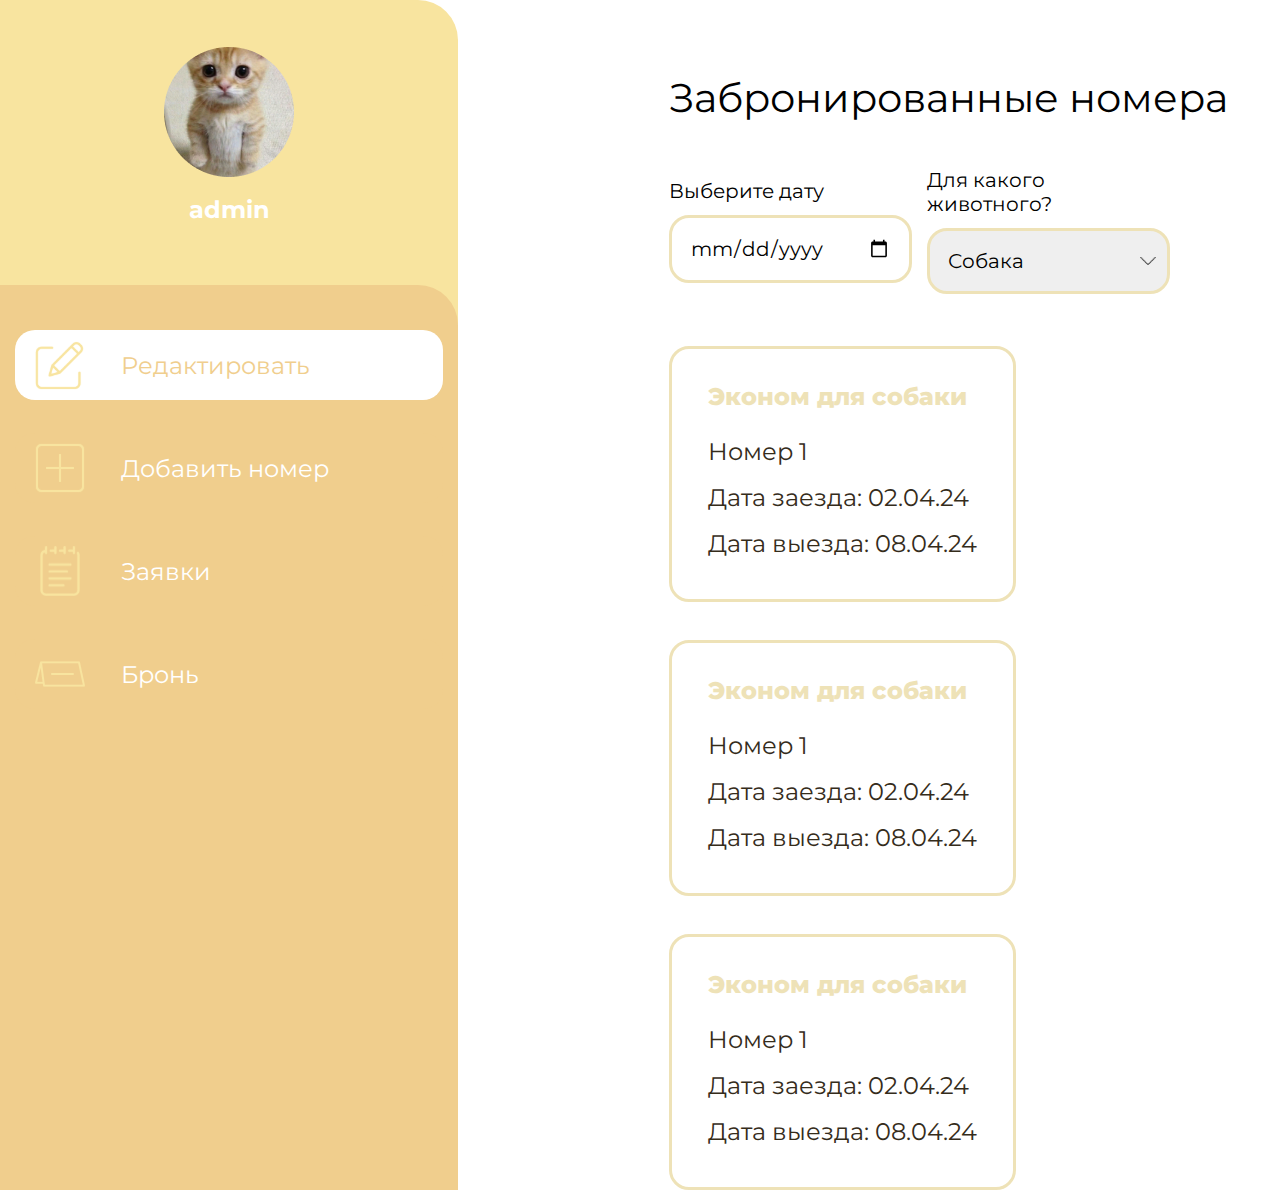
==== admin.html @ 265761cf "add admin panel" ====
<!doctype html>
<html lang="ru">
<head>
    <meta charset="UTF-8">
    <meta name="viewport"
          content="width=device-width, user-scalable=no, initial-scale=1.0, maximum-scale=1.0, minimum-scale=1.0">
    <meta http-equiv="X-UA-Compatible" content="ie=edge">
    <title>Koteika</title>
    <link rel="stylesheet" href="./styles/main.css">
    <link rel="stylesheet" href="./styles/admin.css">
</head>
<body>
<div class="content">
    <div class="sidebar">
        <div class="sidebar-upper">
            <img class="sidebar-upper__image" src="./images/mok/mok.png" alt="image">
            <p class="sidebar-upper__name">admin</p>
        </div>
        <div class="sidebar-down">
            <button class="sidebar-down__button sidebar__active"><img src="./images/common/firstAdmin.svg" alt="icon">Редактировать
            </button>
            <button class="sidebar-down__button"><img src="./images/common/secondAdmin.svg" alt="icon"> Добавить номер
            </button>
            <button class="sidebar-down__button"><img src="./images/common/thirdAdmin.svg" alt="icon">Заявки</button>
            <button class="sidebar-down__button"><img src="./images/common/fourthAdmin.svg" alt="icon">Бронь</button>
        </div>
    </div>
    <div id="number" class="numbers" style="display: none">
        <p class="numbers__title">Добавление номера</p>
        <div class="numbers-name">
            <p>Название:</p>
            <input>
        </div>
        <div class="numbers-content">
            <div class="numbers-left">
                <div class="numbers-left__item">
                    <p>Площадь:</p>
                    <input>
                    <p>м²</p>
                </div>
                <div class="numbers-left__item">
                    <p>Высота:</p>
                    <input>
                    <p>м</p>
                </div>
                <div class="numbers-left__item">
                    <p>Глубина:</p>
                    <input>
                    <p>м</p>
                </div>

                <div class="numbers-left__photo">
                    <p>Добавить фото:</p>

                    <button>
                        <img src="./images/common/secondAdmin.svg" alt="icon">
                    </button>
                </div>
            </div>
            <div class="numbers-right">
                <p class="numbers-right__title">Услуги (выбрать несколько):</p>

                <div class="numbers-right__items">
                    <select class="numbers-right__select">
                        <option value="Вентиляция в номере">
                            Вентиляция в номере
                        </option>
                    </select>
                    <select class="numbers-right__select">
                        <option value="Вентиляция в номере">
                            Свежая питьевая вода
                        </option>
                    </select>
                    <select class="numbers-right__select">
                        <option value="Вентиляция в номере">
                            Пелёнка
                        </option>
                    </select>
                    <select class="numbers-right__select">
                        <option value="Вентиляция в номере">
                            Уборка номера 2 раза в день
                        </option>
                    </select>
                    <select class="numbers-right__select">
                        <option value="Вентиляция в номере">
                            Игрушка
                        </option>
                    </select>
                    <select class="numbers-right__select">
                        <option value="Вентиляция в номере">
                            Древесный наполнитель
                        </option>
                    </select>
                </div>
            </div>
        </div>
        <button class="numbers__button">
            Добавить номер
        </button>
    </div>

    <div id="editor" class="numbers" style="display: none">
        <p class="numbers__title">Редактирование номера</p>
        <div class="numbers-name">
            <p>Название:</p>
            <input value="Комфорт для собак">
        </div>
        <div class="numbers-content">
            <div class="numbers-left">
                <div class="numbers-left__item">
                    <p>Площадь:</p>
                    <input value="2,2">
                    <p>м²</p>
                </div>
                <div class="numbers-left__item">
                    <p>Высота:</p>
                    <input value="1">
                    <p>м</p>
                </div>
                <div class="numbers-left__item">
                    <p>Глубина:</p>
                    <input value="1">
                    <p>м</p>
                </div>

                <div class="numbers-left__photo">
                    <p>Добавить фото:</p>

                    <button style="background-image: url('./images/mok/loadedImage.png'); border:none;">
                        <img src="./images/common/secondAdmin.svg" alt="icon">
                    </button>
                </div>
            </div>
            <div class="numbers-right">
                <p class="numbers-right__title">Услуги (выбрать несколько):</p>

                <div class="numbers-right__items">
                    <select class="numbers-right__select">
                        <option value="Вентиляция в номере">
                            Вентиляция в номере
                        </option>
                    </select>
                    <select class="numbers-right__select">
                        <option value="Вентиляция в номере">
                            Свежая питьевая вода
                        </option>
                    </select>
                    <select class="numbers-right__select">
                        <option value="Вентиляция в номере">
                            Пелёнка
                        </option>
                    </select>
                    <select class="numbers-right__select">
                        <option value="Вентиляция в номере">
                            Уборка номера 2 раза в день
                        </option>
                    </select>
                    <select class="numbers-right__select">
                        <option value="Вентиляция в номере">
                            Игрушка
                        </option>
                    </select>
                    <select class="numbers-right__select">
                        <option value="Вентиляция в номере">
                            Древесный наполнитель
                        </option>
                    </select>
                </div>
            </div>
        </div>
        <div class="numbers-buttons">
            <button class="numbers__button">
                Изменить номер
            </button>
            <button class="numbers__button">
                Удалить номер
            </button>
        </div>
    </div>

    <div id="bid" style="display: none;" class="bid">
        <p class="numbers__title">Заявки</p>

        <div class="bid-list">
            <div class="bid-list__card">
                <p class="bid-list__title">Комфорт для собаки </p>
                <p class="bid-list__number">Номер 1</p>
                <p class="bid-list__other">Дата заезда: 02.04.24</p>
                <p class="bid-list__other">Дата выезда: 08.04.24</p>
                <p class="bid-list__other">Статус: ожидание</p>
                <p class="bid-list__other">Номеров осталось: 2</p>

                <button class="bid-list__accept">Одобрить</button>
                <button class="bid-list__cancel">Отменить</button>
            </div>
            <div class="bid-list__card">
                <p class="bid-list__title">Комфорт для собаки </p>
                <p class="bid-list__number">Номер 1</p>
                <p class="bid-list__other">Дата заезда: 02.04.24</p>
                <p class="bid-list__other">Дата выезда: 08.04.24</p>
                <p class="bid-list__other">Статус: ожидание</p>
                <p class="bid-list__other">Номеров осталось: 2</p>

                <button class="bid-list__accept">Одобрить</button>
                <button class="bid-list__cancel">Отменить</button>
            </div>
            <div class="bid-list__card">
                <p class="bid-list__title">Комфорт для собаки </p>
                <p class="bid-list__number">Номер 1</p>
                <p class="bid-list__other">Дата заезда: 02.04.24</p>
                <p class="bid-list__other">Дата выезда: 08.04.24</p>
                <p class="bid-list__other">Статус: ожидание</p>
                <p class="bid-list__other">Номеров осталось: 2</p>

                <button class="bid-list__accept">Одобрить</button>
                <button class="bid-list__cancel">Отменить</button>
            </div>
        </div>
    </div>

    <div class="reservation">
        <p class="reservation__title">Забронированные номера</p>

        <div class="reservation-setting">
            <div>
                <p class="reservation-setting__title">Выберите дату</p>
                <input class="reservation-setting__input" type="date">
            </div>
            <div>
                <p class="reservation-setting__title">Для какого животного?</p>
                <select class="reservation-setting__select">
                    <option value="Собака">
                        Собака
                    </option>
                </select>
            </div>
        </div>

        <div class="reservation-list">
            <div class="reservation-list__card">
                <p class="reservation-list__title">Эконом для собаки</p>
                <p class="reservation-list__number">Номер 1</p>
                <p class="reservation-list__other">Дата заезда: 02.04.24</p>
                <p class="reservation-list__other">Дата выезда: 08.04.24</p>
            </div>
            <div class="reservation-list__card">
                <p class="reservation-list__title">Эконом для собаки</p>
                <p class="reservation-list__number">Номер 1</p>
                <p class="reservation-list__other">Дата заезда: 02.04.24</p>
                <p class="reservation-list__other">Дата выезда: 08.04.24</p>
            </div>
            <div class="reservation-list__card">
                <p class="reservation-list__title">Эконом для собаки</p>
                <p class="reservation-list__number">Номер 1</p>
                <p class="reservation-list__other">Дата заезда: 02.04.24</p>
                <p class="reservation-list__other">Дата выезда: 08.04.24</p>
            </div>
        </div>
    </div>
</div>
</body>
</html>
---- styles/main.css ----
@font-face {
  font-family: "Montserrat";
  font-style: normal;
  font-weight: 100;
  src: url("../fonts/Montserrat-Thin.ttf");
}
@font-face {
  font-family: "Montserrat";
  font-style: normal;
  font-weight: 200;
  src: url("../fonts/Montserrat-ExtraLight.ttf");
}
@font-face {
  font-family: "Montserrat";
  font-style: normal;
  font-weight: 300;
  src: url("../fonts/Montserrat-Light.ttf");
}
@font-face {
  font-family: "Montserrat";
  font-style: normal;
  font-weight: 400;
  src: url("../fonts/Montserrat-Regular.ttf");
}
@font-face {
  font-family: "Montserrat";
  font-style: normal;
  font-weight: 500;
  src: url("../fonts/Montserrat-Medium.ttf");
}
@font-face {
  font-family: "Montserrat";
  font-style: normal;
  font-weight: 600;
  src: url("../fonts/Montserrat-SemiBold.ttf");
}
@font-face {
  font-family: "Montserrat";
  font-style: normal;
  font-weight: 700;
  src: url("../fonts/Montserrat-Bold.ttf");
}
@font-face {
  font-family: "Montserrat";
  font-style: normal;
  font-weight: 800;
  src: url("../fonts/Montserrat-ExtraBold.ttf");
}
@font-face {
  font-family: "Montserrat";
  font-style: normal;
  font-weight: 900;
  src: url("../fonts/Montserrat-Black.ttf");
}
:root {
  --button-bg-color: #36342F;
  --other-text: #352C1B;
  --border-color: #EEE2B7;
  --first-admin: rgba(248, 228, 159, 1);
  --second-admin: rgba(240, 206, 141, 1);
}

*,
*::before,
*::after {
  box-sizing: border-box;
  margin: 0;
  padding: 0;
  font-weight: normal;
  font-family: "Montserrat", sans-serif;
  scroll-behavior: smooth;
}

body {
  min-height: 100vh;
  overflow-x: hidden;
}

.container {
  max-width: 1450px;
  margin: 0 auto;
}

/*# sourceMappingURL=main.css.map */
---- styles/admin.css ----
.content {
  display: flex;
  gap: 211px;
  min-height: 100vh;
}

.sidebar {
  display: flex;
  flex-direction: column;
}
.sidebar-upper {
  display: flex;
  flex-direction: column;
  align-items: center;
  padding: 0 162px 100px 162px;
  background-color: var(--first-admin);
  border-top-right-radius: 40px;
}
.sidebar-upper__image {
  margin-top: 47px;
}
.sidebar-upper__name {
  font-size: 24px;
  font-weight: 700;
  color: #FFF;
  margin-top: 18px;
}
.sidebar-down {
  width: 458px;
  background-color: var(--second-admin);
  padding: 45px 15px 28px;
  height: 100%;
  position: relative;
  display: flex;
  flex-direction: column;
  gap: 33px;
  border-top-right-radius: 40px;
  margin-top: -39px;
}
.sidebar-down__button {
  width: 100%;
  padding: 10px 20px;
  border-radius: 20px;
  border: none;
  display: flex;
  align-items: center;
  justify-content: start;
  gap: 36px;
  background-color: var(--second-admin);
  color: #FFF;
  font-size: 24px;
  cursor: pointer;
}
.sidebar-down__button img {
  width: 50px;
  height: 50px;
  object-fit: contain;
}
.sidebar__active {
  color: var(--second-admin);
  background-color: #FFF;
  border-radius: 20px;
}

.numbers {
  width: 787px;
}
.numbers__title {
  margin-top: 82px;
  color: #000;
  font-size: 40px;
}
.numbers__button {
  background-color: var(--button-bg-color);
  color: #FFF;
  border-radius: 20px;
  width: 258px;
  height: 57px;
  display: flex;
  justify-content: center;
  align-items: center;
  margin-top: 101px;
  cursor: pointer;
  border: none;
}
.numbers-name {
  display: flex;
  align-items: center;
  margin-top: 80px;
  gap: 10px;
}
.numbers-name p {
  color: black;
  font-size: 25px;
}
.numbers-name input {
  border-radius: 20px;
  border: var(--border-color) 3px solid;
  height: 83px;
  width: 100%;
  font-size: 25px;
  padding: 10px;
}
.numbers-left {
  display: flex;
  flex-direction: column;
  justify-content: center;
  margin-top: 29px;
  gap: 26px;
}
.numbers-left__item {
  display: grid;
  align-items: center;
  grid-template-columns: 127px 119px auto;
  gap: 17px;
}
.numbers-left__item p {
  font-size: 25px;
}
.numbers-left__item input {
  border: 3px solid var(--border-color);
  border-radius: 20px;
  font-size: 25px;
  padding: 10px;
  height: 83px;
  text-align: center;
  width: 119px;
}
.numbers-left__photo {
  margin-top: 22px;
}
.numbers-left__photo p {
  font-size: 25px;
}
.numbers-left__photo button {
  background-color: transparent;
  border-radius: 20px;
  border: 3px solid var(--border-color);
  width: 341px;
  height: 115px;
  margin-top: 23px;
  cursor: pointer;
}
.numbers-content {
  display: flex;
  width: 100%;
  gap: 60px;
}
.numbers-right {
  margin-top: 50px;
}
.numbers-right__title {
  font-size: 25px;
}
.numbers-right__items {
  display: flex;
  flex-direction: column;
  gap: 18px;
  margin-top: 32px;
}
.numbers-right__select {
  background-image: url("../images/common/arrowDown.svg");
  background-repeat: no-repeat;
  background-position: center right 0.5em;
  background-size: 18px 18px;
  -webkit-appearance: none;
  -moz-appearance: none;
  appearance: none;
  width: 100%;
  border-radius: 20px;
  border: 3px solid var(--border-color);
  padding: 18px;
  font-family: "Montserrat", sans-serif;
  font-size: 20px;
}
.numbers-buttons {
  display: flex;
  gap: 38px;
  margin-bottom: 30px;
}

.bid {
  display: flex;
  width: 890px;
  flex-direction: column;
}
.bid-list {
  display: flex;
  flex-wrap: wrap;
  gap: 79px;
  margin-top: 52px;
}
.bid-list__card {
  padding: 28px 61px;
  border-radius: 20px;
  height: 494px;
  border: 3px solid var(--border-color);
}
.bid-list__card p {
  font-size: 24px;
  color: var(--other-text);
}
.bid-list__title {
  color: var(--border-color) !important;
  font-weight: 800;
  font-size: 24px;
}
.bid-list__number {
  margin-top: 30px;
}
.bid-list__other {
  margin-top: 20px;
}
.bid-list button {
  width: 100%;
  font-size: 20px;
  padding: 16px 0 16px 0;
  border-radius: 20px;
}
.bid-list__accept {
  margin-top: 22px;
  border: none;
  background-color: var(--button-bg-color);
  color: #FFF;
}
.bid-list__cancel {
  margin-top: 13px;
  background-color: transparent;
  border: 1px solid var(--button-bg-color);
  color: var(--button-bg-color);
}

.reservation {
  display: flex;
  margin-top: 73px;
  flex-direction: column;
  width: 890px;
}
.reservation__title {
  font-size: 40px;
  color: #000;
}
.reservation-setting {
  display: flex;
  gap: 15px;
  width: 82%;
  align-items: center;
}
.reservation-setting div {
  width: 100%;
  margin-top: 46px;
}
.reservation-setting__title {
  font-size: 20px;
}
.reservation-setting__select {
  background-image: url("../images/common/arrowDown.svg");
  background-repeat: no-repeat;
  background-position: center right 0.5em;
  background-size: 18px 18px;
  -webkit-appearance: none;
  -moz-appearance: none;
  appearance: none;
  width: 100%;
  border-radius: 20px;
  border: 3px solid var(--border-color);
  padding: 18px;
  font-family: "Montserrat", sans-serif;
  font-size: 20px;
  margin-top: 12px;
}
.reservation-setting__input {
  margin-top: 12px;
  font-size: 20px;
  width: 100%;
  padding: 18px;
  border-radius: 20px;
  border: 3px solid var(--border-color);
}
.reservation-list {
  display: flex;
  flex-wrap: wrap;
  gap: 38px 32px;
  margin-top: 52px;
}
.reservation-list__card {
  padding: 33px 36px;
  border-radius: 20px;
  height: 256px;
  border: 3px solid var(--border-color);
}
.reservation-list__card p {
  font-size: 24px;
  color: var(--other-text);
}
.reservation-list__title {
  color: var(--border-color) !important;
  font-weight: 800;
  font-size: 24px;
}
.reservation-list__number {
  margin-top: 26px;
}
.reservation-list__other {
  margin-top: 17px;
}

/*# sourceMappingURL=admin.css.map */
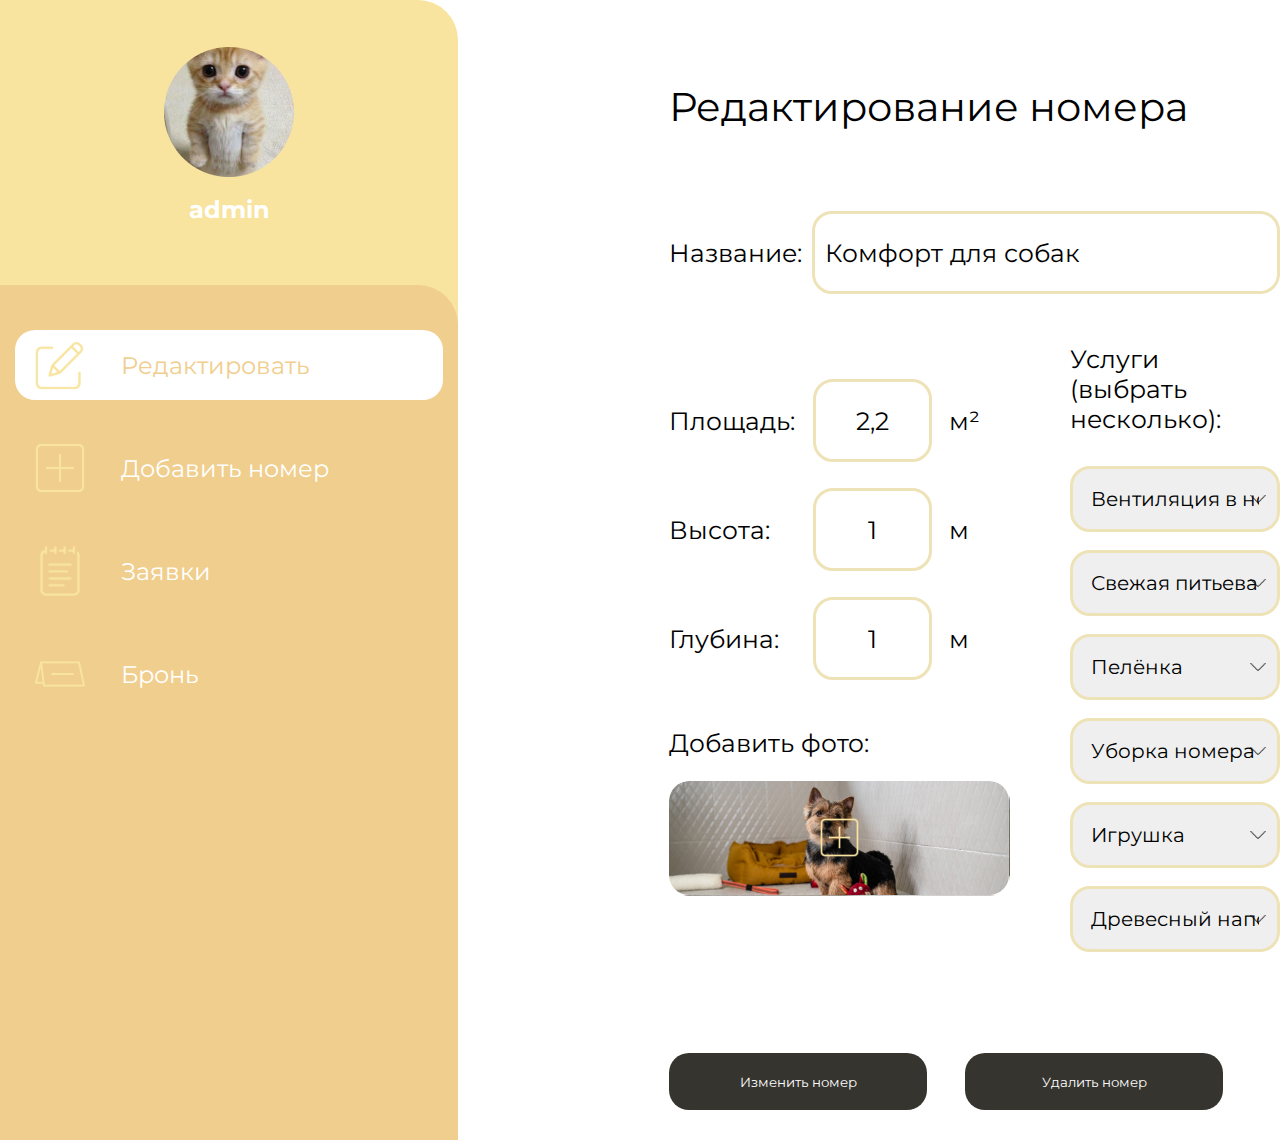
==== commit a4d90650: "change panel in admin" ====
--- a/admin.html
+++ b/admin.html
@@ -17,12 +17,12 @@
             <p class="sidebar-upper__name">admin</p>
         </div>
         <div class="sidebar-down">
-            <button class="sidebar-down__button sidebar__active"><img src="./images/common/firstAdmin.svg" alt="icon">Редактировать
-            </button>
-            <button class="sidebar-down__button"><img src="./images/common/secondAdmin.svg" alt="icon"> Добавить номер
-            </button>
-            <button class="sidebar-down__button"><img src="./images/common/thirdAdmin.svg" alt="icon">Заявки</button>
-            <button class="sidebar-down__button"><img src="./images/common/fourthAdmin.svg" alt="icon">Бронь</button>
+            <button id="editorButton" onclick="switchPanel(0)" class="sidebar-down__button sidebar__active"><img src="./images/common/firstAdmin.svg" alt="icon">Редактировать
+            </button>
+            <button id="numberButton" onclick="switchPanel(1)" class="sidebar-down__button"><img src="./images/common/secondAdmin.svg" alt="icon"> Добавить номер
+            </button>
+            <button id="reservationButton"  onclick="switchPanel(2)" class="sidebar-down__button"><img src="./images/common/thirdAdmin.svg" alt="icon">Заявки</button>
+            <button id="bidButton" onclick="switchPanel(3)" class="sidebar-down__button"><img src="./images/common/fourthAdmin.svg" alt="icon">Бронь</button>
         </div>
     </div>
     <div id="number" class="numbers" style="display: none">
@@ -99,7 +99,7 @@
         </button>
     </div>
 
-    <div id="editor" class="numbers" style="display: none">
+    <div id="editor" class="numbers" >
         <p class="numbers__title">Редактирование номера</p>
         <div class="numbers-name">
             <p>Название:</p>
@@ -218,7 +218,7 @@
         </div>
     </div>
 
-    <div class="reservation">
+    <div id="reservation" class="reservation" style="display: none">
         <p class="reservation__title">Забронированные номера</p>
 
         <div class="reservation-setting">
@@ -258,5 +258,7 @@
         </div>
     </div>
 </div>
+
+<script src="./js/admin.js"></script>
 </body>
 </html>